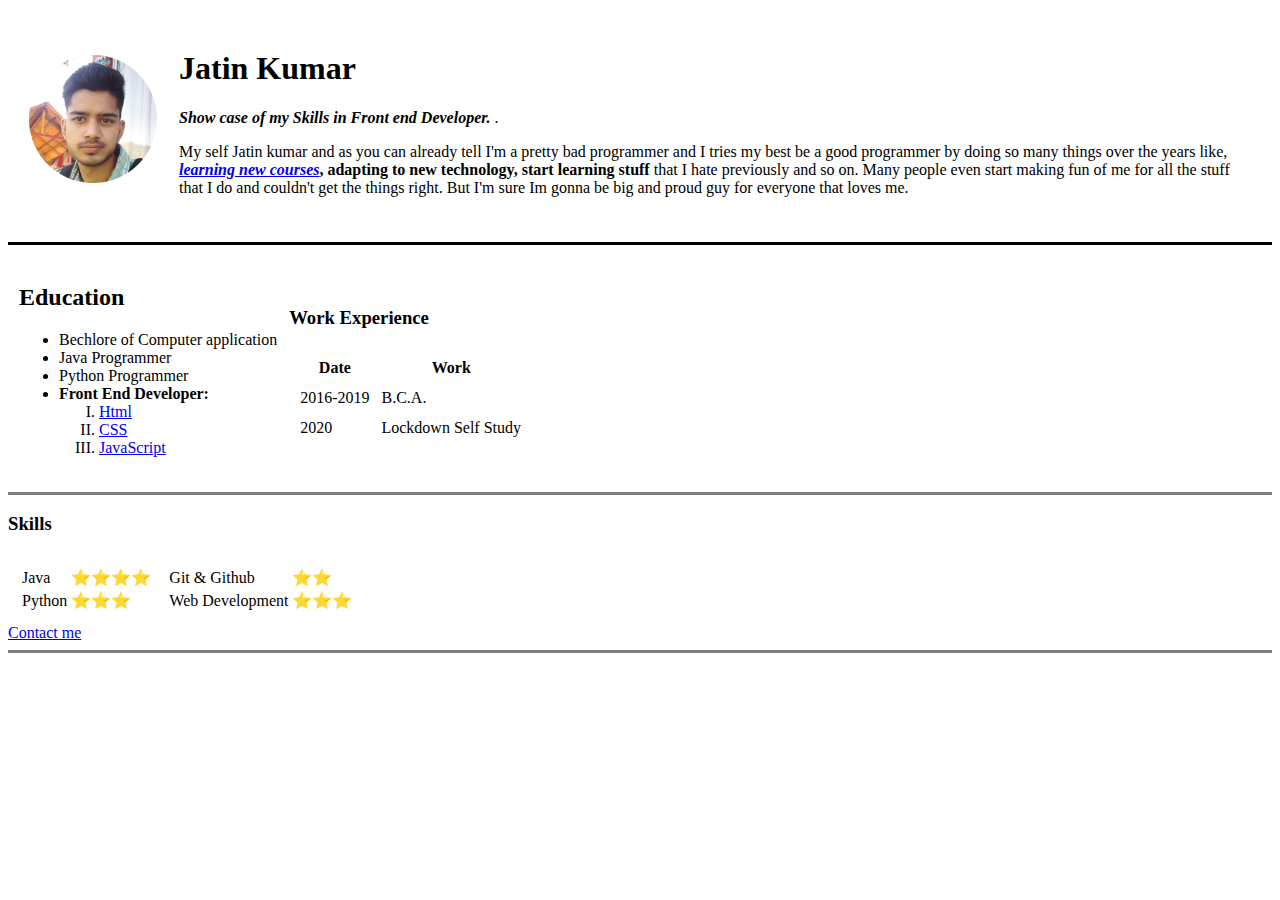
==== index.html @ 73acb502 "rename to index" ====
<!DOCTYPE html>
<html lang="en">
<head>
    <meta charset="UTF-8">
    <title>💚 My Main Site</title>
</head>
<body>
    <table cellspacing ="20">
        <td><img src="Jatin.png" alt="Jatin profile pic" style="width:128px;height:128px;" ></td>
        <td><h1> Jatin Kumar</h1>
            <p><em><strong> Show case of my Skills in Front end Developer. </strong></em>.</p>
            <p>
                My self Jatin kumar and as you can already tell I'm a pretty bad programmer and I tries my best be a good programmer by doing so many things over the years like, <strong><em><a href="www.udemy.com">learning new courses</a></em>, adapting to new technology, start learning stuff</strong> that I hate previously and so on. Many people even start making fun of me for all the stuff that I do and couldn't get the things right. But I'm sure Im gonna be big and proud guy for everyone that loves me.
            </p></td>
    </table>
    <hr size="3" noshade="" color="black">
    <table cellspacing="10"><td><h2>Education</h2>
    <ul>
        <li>Bechlore of Computer application</li>
        <li>Java Programmer</li>
        <li>Python Programmer</li>
        <li><strong>Front End Developer:</strong>
        <ol type="I">
            <li><a href="www.html.com">Html</a></li>
            <li><a href="www.css.com">CSS</a></li>
            <li><a href="www.Javascript.com">JavaScript</a></li>
        </ol>
    </li>
    </ul></td>
    <td>
    <h3> Work Experience</h3>
    <table cellspacing="10">
        <thead>
            <th>Date</th>
            <th>Work</th>
      </thead>
      <tbody>
        <tr>
            <td>2016-2019</td>
            <td>B.C.A.</td>
        </tr>
        <tr>
            <td>2020</td>
            <td>Lockdown Self Study</td>
        </tr>
      </tbody>
      <tfoot>
      </tfoot>
    </table></td>
    </table>
    <hr size="3" noshade="">
    <h3>Skills</h3>
    
    <table cellspacing="10">
        <td><table><tr>
                <td>Java</td>
                <td>⭐⭐⭐⭐</td>
            </tr>
            <tr>
                <td>Python</td>
                <td>⭐⭐⭐</td>
            </tr>
        </table>
        </td>
        <td><table>
        <tr>
            <td>Git & Github</td>
            <td>⭐⭐</td>
        </tr>
        <tr>
            <td>Web Development</td>
            <td>⭐⭐⭐</td> 
        </tr>
        </table>
        </td>
    </table>
    <a href="Contact.html">Contact me</a>
    <hr size="3" noshade="">
</body>
</html>
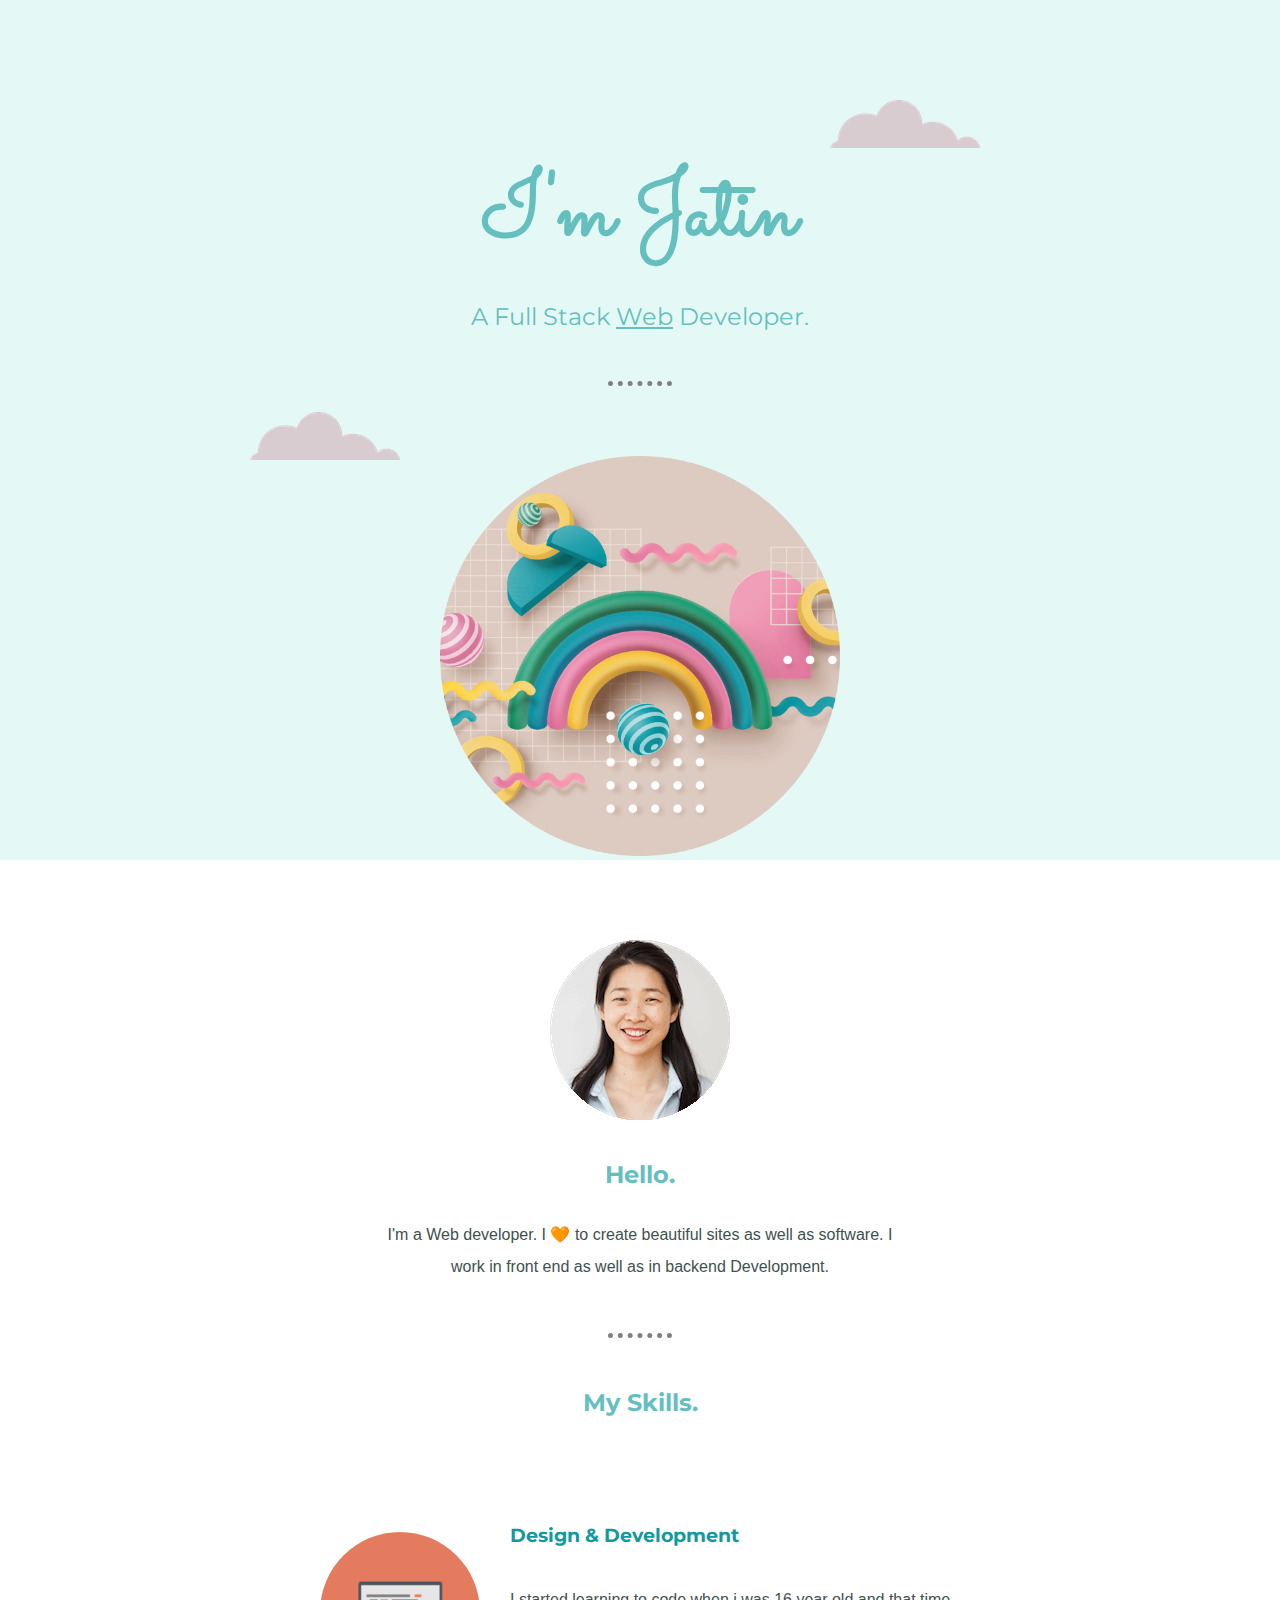
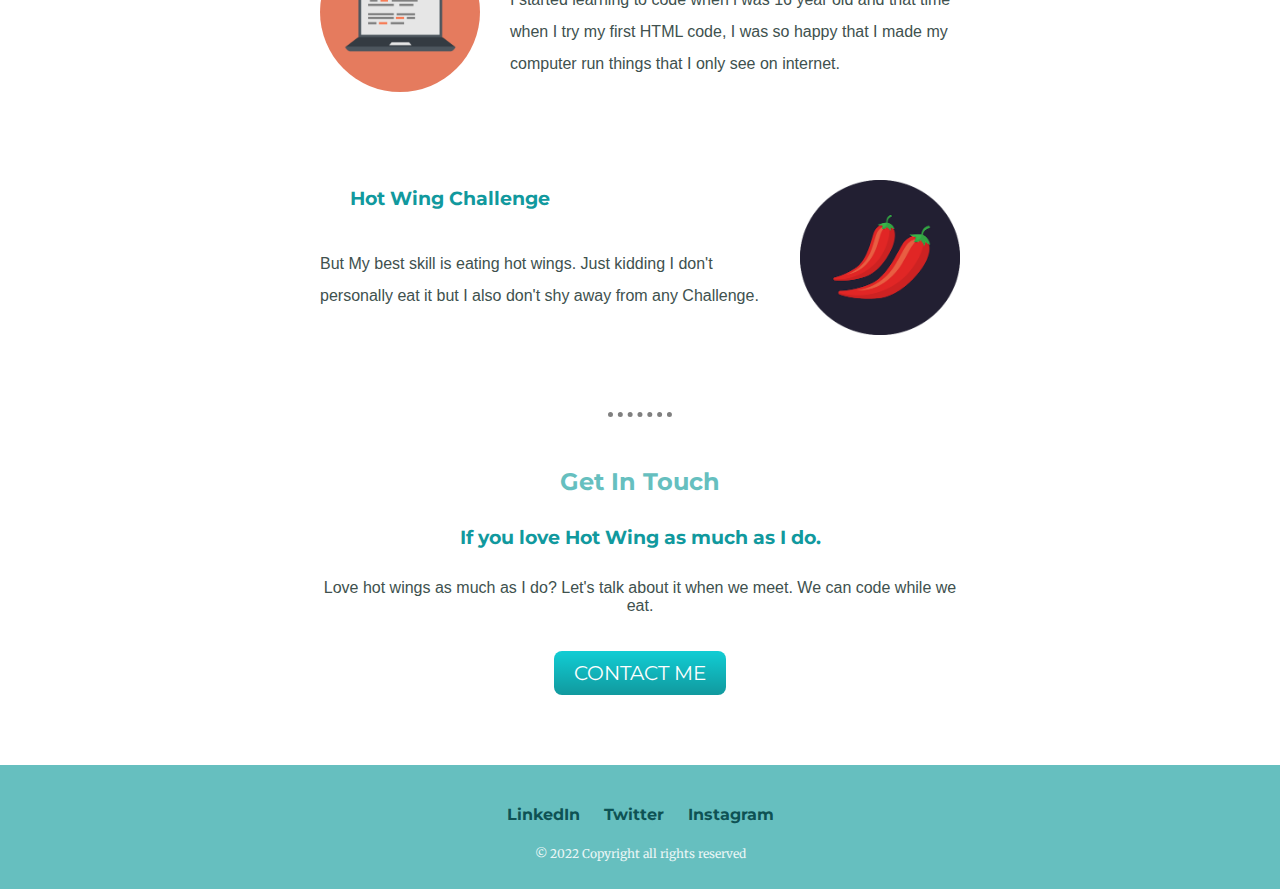
==== commit 8d46ab53: "Added a new website with css" ====
--- a/index.html
+++ b/index.html
@@ -1,80 +1,55 @@
-<!DOCTYPE html>
-<html lang="en">
-<head>
-    <meta charset="UTF-8">
-    <title>💚 My Main Site</title>
-</head>
-<body>
-    <table cellspacing ="20">
-        <td><img src="Jatin.png" alt="Jatin profile pic" style="width:128px;height:128px;" ></td>
-        <td><h1> Jatin Kumar</h1>
-            <p><em><strong> Show case of my Skills in Front end Developer. </strong></em>.</p>
-            <p>
-                My self Jatin kumar and as you can already tell I'm a pretty bad programmer and I tries my best be a good programmer by doing so many things over the years like, <strong><em><a href="www.udemy.com">learning new courses</a></em>, adapting to new technology, start learning stuff</strong> that I hate previously and so on. Many people even start making fun of me for all the stuff that I do and couldn't get the things right. But I'm sure Im gonna be big and proud guy for everyone that loves me.
-            </p></td>
-    </table>
-    <hr size="3" noshade="" color="black">
-    <table cellspacing="10"><td><h2>Education</h2>
-    <ul>
-        <li>Bechlore of Computer application</li>
-        <li>Java Programmer</li>
-        <li>Python Programmer</li>
-        <li><strong>Front End Developer:</strong>
-        <ol type="I">
-            <li><a href="www.html.com">Html</a></li>
-            <li><a href="www.css.com">CSS</a></li>
-            <li><a href="www.Javascript.com">JavaScript</a></li>
-        </ol>
-    </li>
-    </ul></td>
-    <td>
-    <h3> Work Experience</h3>
-    <table cellspacing="10">
-        <thead>
-            <th>Date</th>
-            <th>Work</th>
-      </thead>
-      <tbody>
-        <tr>
-            <td>2016-2019</td>
-            <td>B.C.A.</td>
-        </tr>
-        <tr>
-            <td>2020</td>
-            <td>Lockdown Self Study</td>
-        </tr>
-      </tbody>
-      <tfoot>
-      </tfoot>
-    </table></td>
-    </table>
-    <hr size="3" noshade="">
-    <h3>Skills</h3>
-    
-    <table cellspacing="10">
-        <td><table><tr>
-                <td>Java</td>
-                <td>⭐⭐⭐⭐</td>
-            </tr>
-            <tr>
-                <td>Python</td>
-                <td>⭐⭐⭐</td>
-            </tr>
-        </table>
-        </td>
-        <td><table>
-        <tr>
-            <td>Git & Github</td>
-            <td>⭐⭐</td>
-        </tr>
-        <tr>
-            <td>Web Development</td>
-            <td>⭐⭐⭐</td> 
-        </tr>
-        </table>
-        </td>
-    </table>
-    <a href="Contact.html">Contact me</a>
-    <hr size="3" noshade="">
-</body>
-</html>
+<!DOCTYPE html>
+<html lang="en">
+<head>
+  <meta charset="UTF-8">
+  <title>Jatin Kumar</title>
+  <link rel="stylesheet" href="css/styles.css">
+  <link rel="icon" href="favicon.ico">
+  <link rel="preconnect" href="https://fonts.googleapis.com"><link rel="preconnect" href="https://fonts.gstatic.com" crossorigin><link href="https://fonts.googleapis.com/css2?family=Merriweather&family=Montserrat&family=Sacramento&display=swap" rel="stylesheet">
+</head>
+<body>
+  <div class="top-container">
+    <img class="top-cloud" src="images/cloud.png" alt="cloud image">
+    
+    <h1>I'm Jatin</h1>
+    <h2 class="subheading">A Full Stack <span class ="web">Web</span> Developer.</h2>
+    <hr>
+    <img class="bottom-cloud" src="images/cloud.png" alt="cloud image">
+    <img class="art" src="images/art.png" alt="art image">
+  </div>
+  <div class="middle-container">
+    <div class="profile">
+      <img src="images/angela.png" alt="angela pic">
+      <h2>Hello.</h2>
+      <p>I'm a Web developer. I 🧡 to create beautiful sites as well as software. I work in front end as well as in backend Development.</p>
+    </div>
+    <hr>
+    <div class="skills">
+      <h2>My Skills.</h2>
+      <div class="skill-row">
+        <img class="computer" src="images/computer.png" alt="computer">
+        <h3>Design & Development</h3>
+        <p>I started learning to code when i was 16 year old and that time when I try my first HTML code, I was so happy that I made my computer run things that I only see on internet.</p>
+      </div>
+      <div class="skill-row">
+        <img class="chillies" src="images/chillies.png" alt="chilles">
+        <h3>Hot Wing Challenge</h3>
+        <p>But My best skill is eating hot wings. Just kidding I don't personally eat it but I also don't shy away from any Challenge.</p>
+      </div>
+    </div>
+    <hr>
+    <div class="contact-me">
+      <h2>Get In Touch</h2>
+      <h3>If you love Hot Wing as much as I do.</h3>
+      <p>Love hot wings as much as I do? Let's talk about it when we meet. We can code while we eat.</p>
+      <a href="mailto:mail@email.com"><button class="btn">CONTACT ME</button></a>
+    </div>
+  </div>
+  <div class="bottom-container">
+    <a class="footer-link" href="https://www.linkedin.com/">LinkedIn</a>
+    <a class="footer-link" href="https://twitter.com/Jatin2kumar/">Twitter</a>
+    <a class="footer-link" href="https://www.instagram.com/jatin2kumar/">Instagram</a>
+    <p class="copyright">© 2022 Copyright all rights reserved</p>
+  </div>
+</body>
+</html>--- a/css/styles.css
+++ b/css/styles.css
@@ -0,0 +1,153 @@
+body{
+    color: #40514E;
+    margin: 0px;
+    text-align: center;
+    font-family: 'Merriweather', serif;
+}
+.top-container{
+    background-color: #E4F9F5;
+    position: relative;
+    padding-top: 100px;
+    font-family: Verdana, Geneva, Tahoma, sans-serif;
+}
+.chillies{
+    width: 25%;
+    float: right;
+    margin-left: 30px;
+}
+
+.skill-row{
+    width: 50%;
+    margin: 100px auto;
+    text-align: left;
+    line-height: 2;
+}
+.profile{
+    width:40%;
+    display:block;
+    margin: auto;
+    line-height: 2;
+}
+
+.computer{
+    border-radius: 50%;
+    width: 25%;
+    float: left;
+    margin-right: 30px;
+    margin-top: 15px;
+}
+.web{
+    text-decoration: underline;
+}
+h1{
+    margin:50px auto 0px auto;
+    font-family: 'Sacramento', cursive;
+    font-size: 90px;
+    color: #66BFBF;
+}
+.subheading{
+    font-family: 'Montserrat', sans-serif;
+    color: #66BFBF;
+    font-weight: normal;
+}
+h2{
+    margin: 20px;
+    font-family: 'Montserrat', sans-serif;
+    color: #66BFBF;
+}
+h3{
+    color: #11999E;
+    font-family: 'Montserrat', sans-serif;
+    margin: 30px;
+}
+a{
+    color: #11999E;
+    font-family: 'Montserrat', sans-serif;
+    margin: 10px;
+}
+hr{
+    border-style: none;
+    border-top-style: dotted;
+    width: 5%;
+    border-width: 5px;
+    color: gray;
+    margin: 50px auto;
+}
+
+.middle-container{
+    position: relative;
+    padding-top: 20px;
+    font-family: Verdana, Geneva, Tahoma, sans-serif;
+}
+.profile{
+    margin-top: 60px;
+}
+.top-cloud{
+    position: absolute;
+    right: 300px;
+
+}
+.bottom-cloud{
+    position: absolute;
+    bottom: 400px;
+    left: 250px;
+}
+.art{
+    height: 400px;
+    width: 400px;
+    padding-top: 20px;
+}
+.btn {
+    background: #11cdd4;
+    background-image: -webkit-linear-gradient(top, #11cdd4, #11999e);
+    background-image: -moz-linear-gradient(top, #11cdd4, #11999e);
+    background-image: -ms-linear-gradient(top, #11cdd4, #11999e);
+    background-image: -o-linear-gradient(top, #11cdd4, #11999e);
+    background-image: linear-gradient(to bottom, #11cdd4, #11999e);
+    border: 0px;
+    border-radius: 8px;
+    font-family: 'Montserrat', sans-serif;
+    color: #ffffff;
+    font-size: 20px;
+    padding: 10px 20px 10px 20px;
+    text-decoration: none;
+    margin: 20px;
+  }
+  
+  .btn:hover {
+    background: #30e3cb;
+    background-image: -webkit-linear-gradient(top, #30e3cb, #2bc4ad);
+    background-image: -moz-linear-gradient(top, #30e3cb, #2bc4ad);
+    background-image: -ms-linear-gradient(top, #30e3cb, #2bc4ad);
+    background-image: -o-linear-gradient(top, #30e3cb, #2bc4ad);
+    background-image: linear-gradient(to bottom, #30e3cb, #2bc4ad);
+    text-decoration: none;
+  }
+.footer-link{
+    color: #0e5254;
+    text-decoration: none;
+    font-weight: bold;
+    display: inline-block;
+   transition-timing-function: ease-in;
+    transition: font-size 0.25s, text-shadow 0.25s, text-decoration 0.25s;
+}
+.footer-link:hover{
+    font-size: large;
+    text-shadow: 2px 7px 5px rgba(0,0,0,0.3), 
+    0px -4px 10px rgba(255,255,255,0.3);
+    text-decoration: underline;
+}
+.contact-me{
+    width: 50%;
+    margin: 50px auto;
+}
+.bottom-container{
+    background-color: #66BFBF;
+    padding: 30px;
+    padding-bottom: 16px;
+    color: white;
+}
+.copyright{
+    color: #eaf6f6;
+    font-size: 0.75rem;
+}
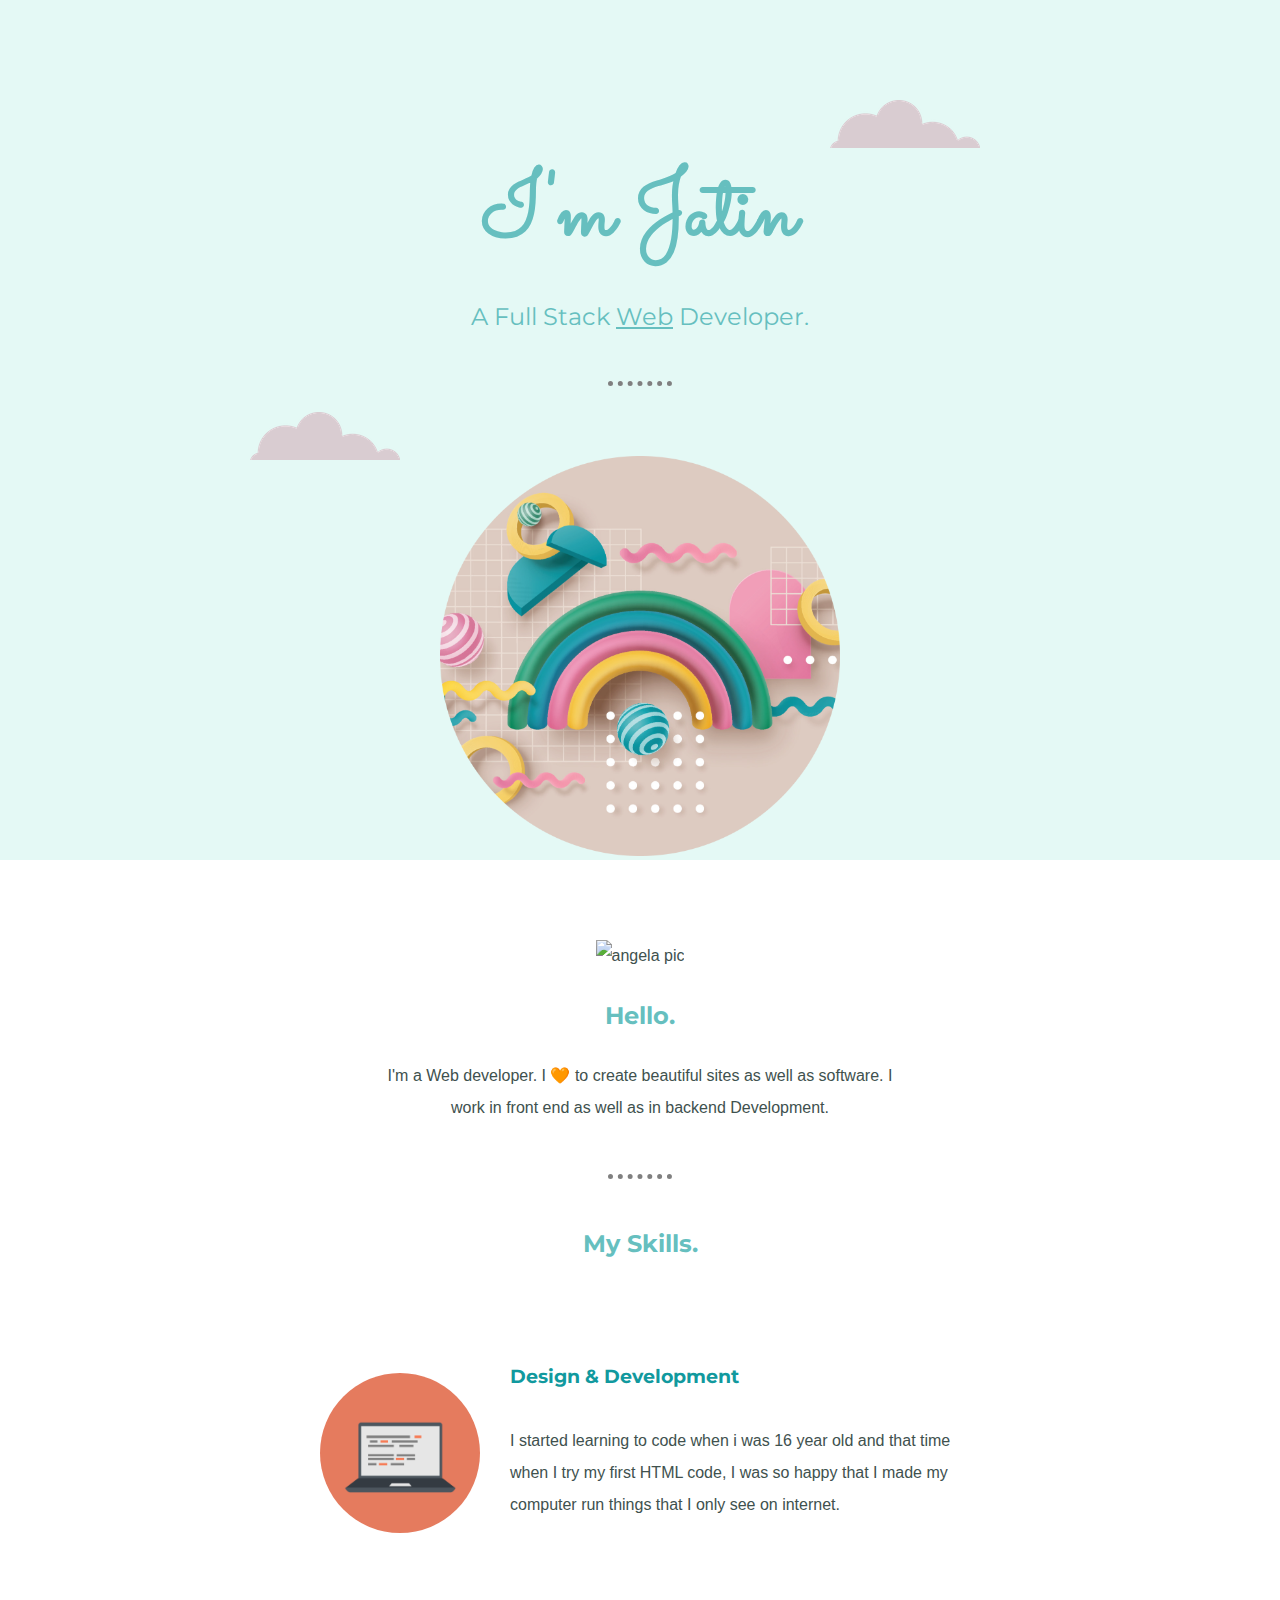
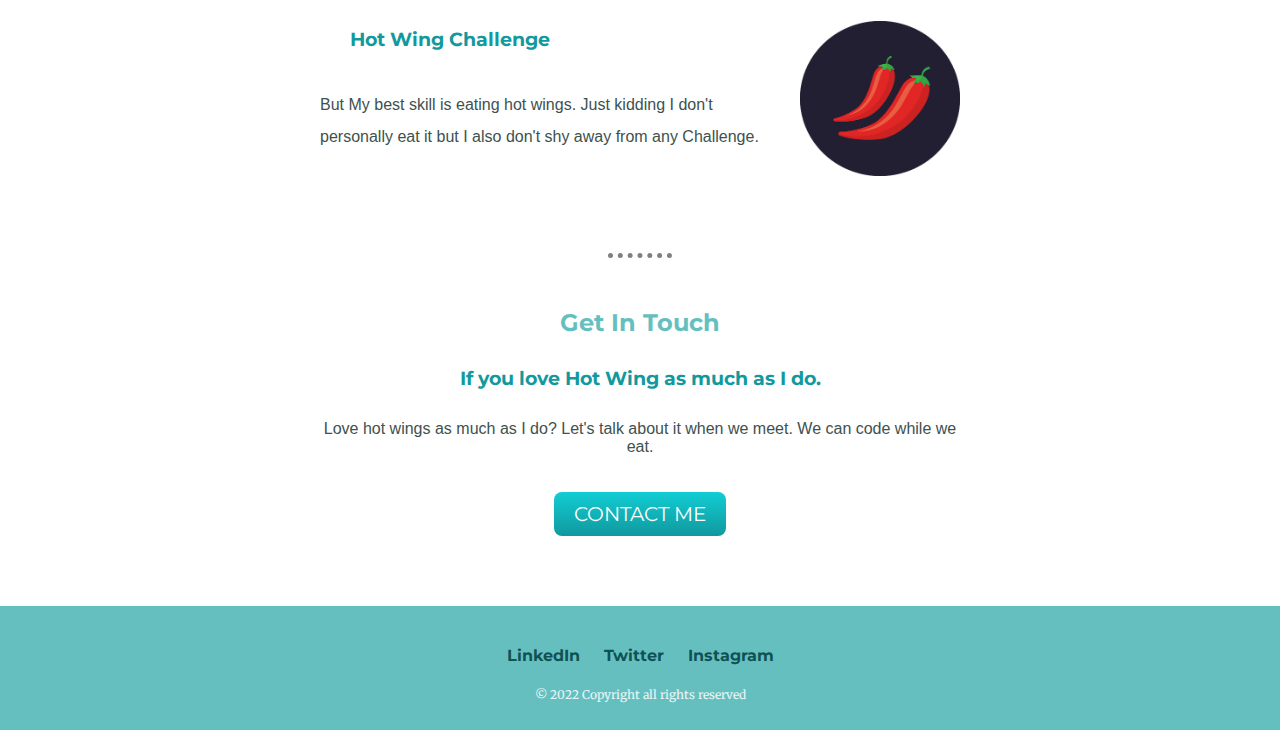
==== commit 174653cc: "Update index.html" ====
--- a/index.html
+++ b/index.html
@@ -19,7 +19,7 @@
   </div>
   <div class="middle-container">
     <div class="profile">
-      <img src="images/angela.png" alt="angela pic">
+      <img src="images/jatin.png" alt="angela pic">
       <h2>Hello.</h2>
       <p>I'm a Web developer. I 🧡 to create beautiful sites as well as software. I work in front end as well as in backend Development.</p>
     </div>
@@ -52,4 +52,4 @@
     <p class="copyright">© 2022 Copyright all rights reserved</p>
   </div>
 </body>
-</html>+</html>
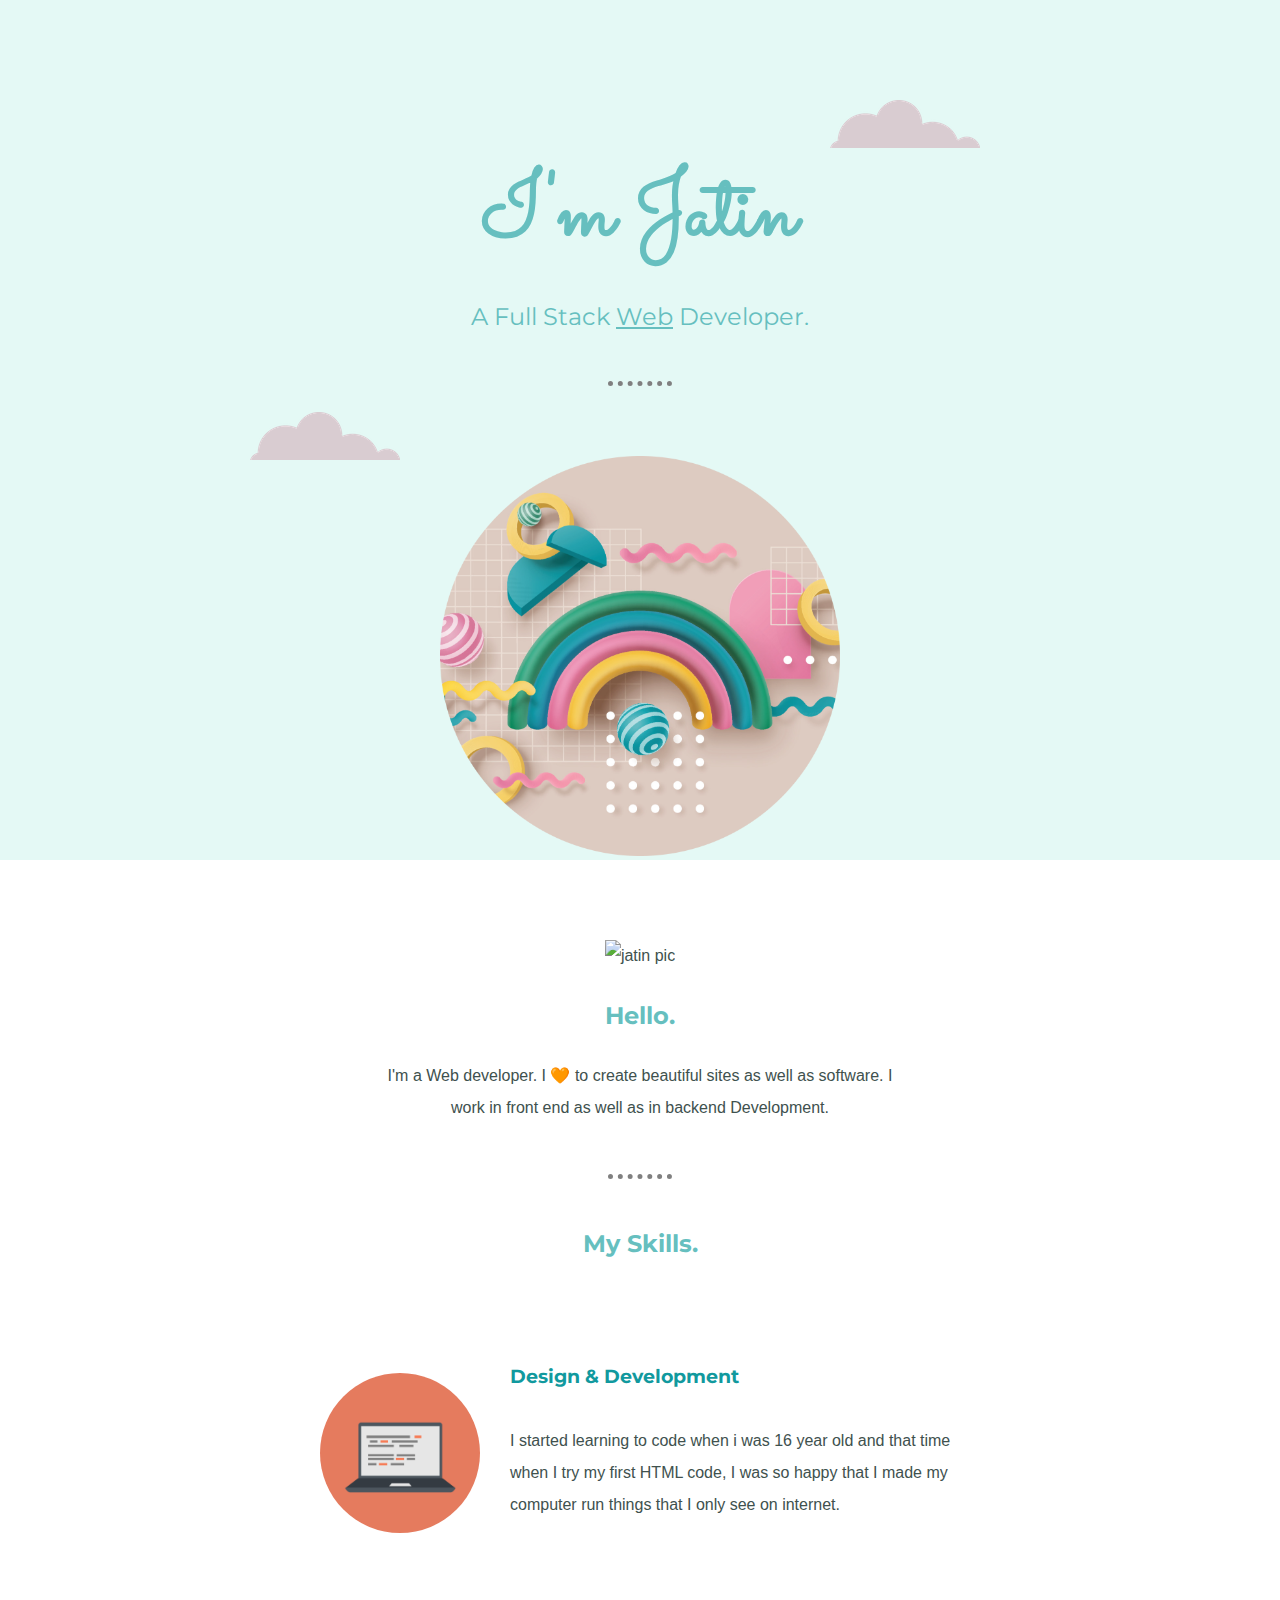
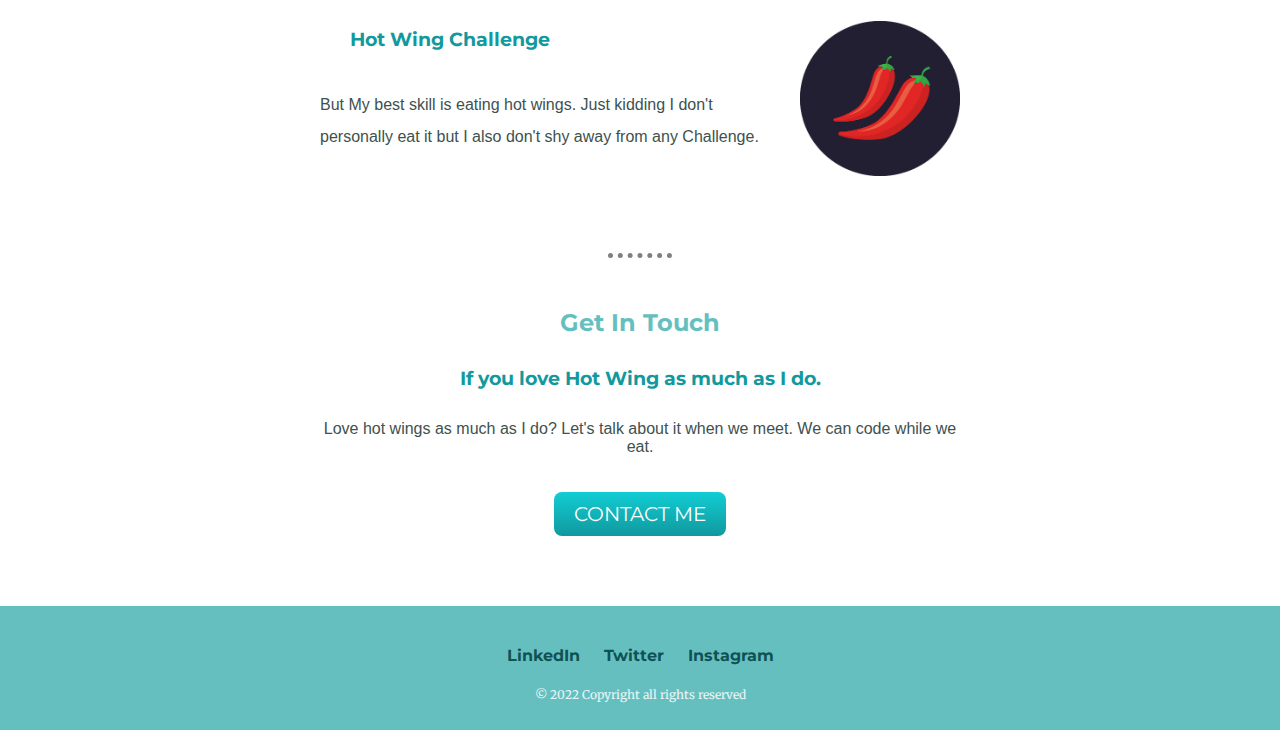
==== commit 6306db9b: "Update index.html" ====
--- a/index.html
+++ b/index.html
@@ -19,7 +19,7 @@
   </div>
   <div class="middle-container">
     <div class="profile">
-      <img src="images/jatin.png" alt="angela pic">
+      <img src="images/jatin.png" alt="jatin pic">
       <h2>Hello.</h2>
       <p>I'm a Web developer. I 🧡 to create beautiful sites as well as software. I work in front end as well as in backend Development.</p>
     </div>
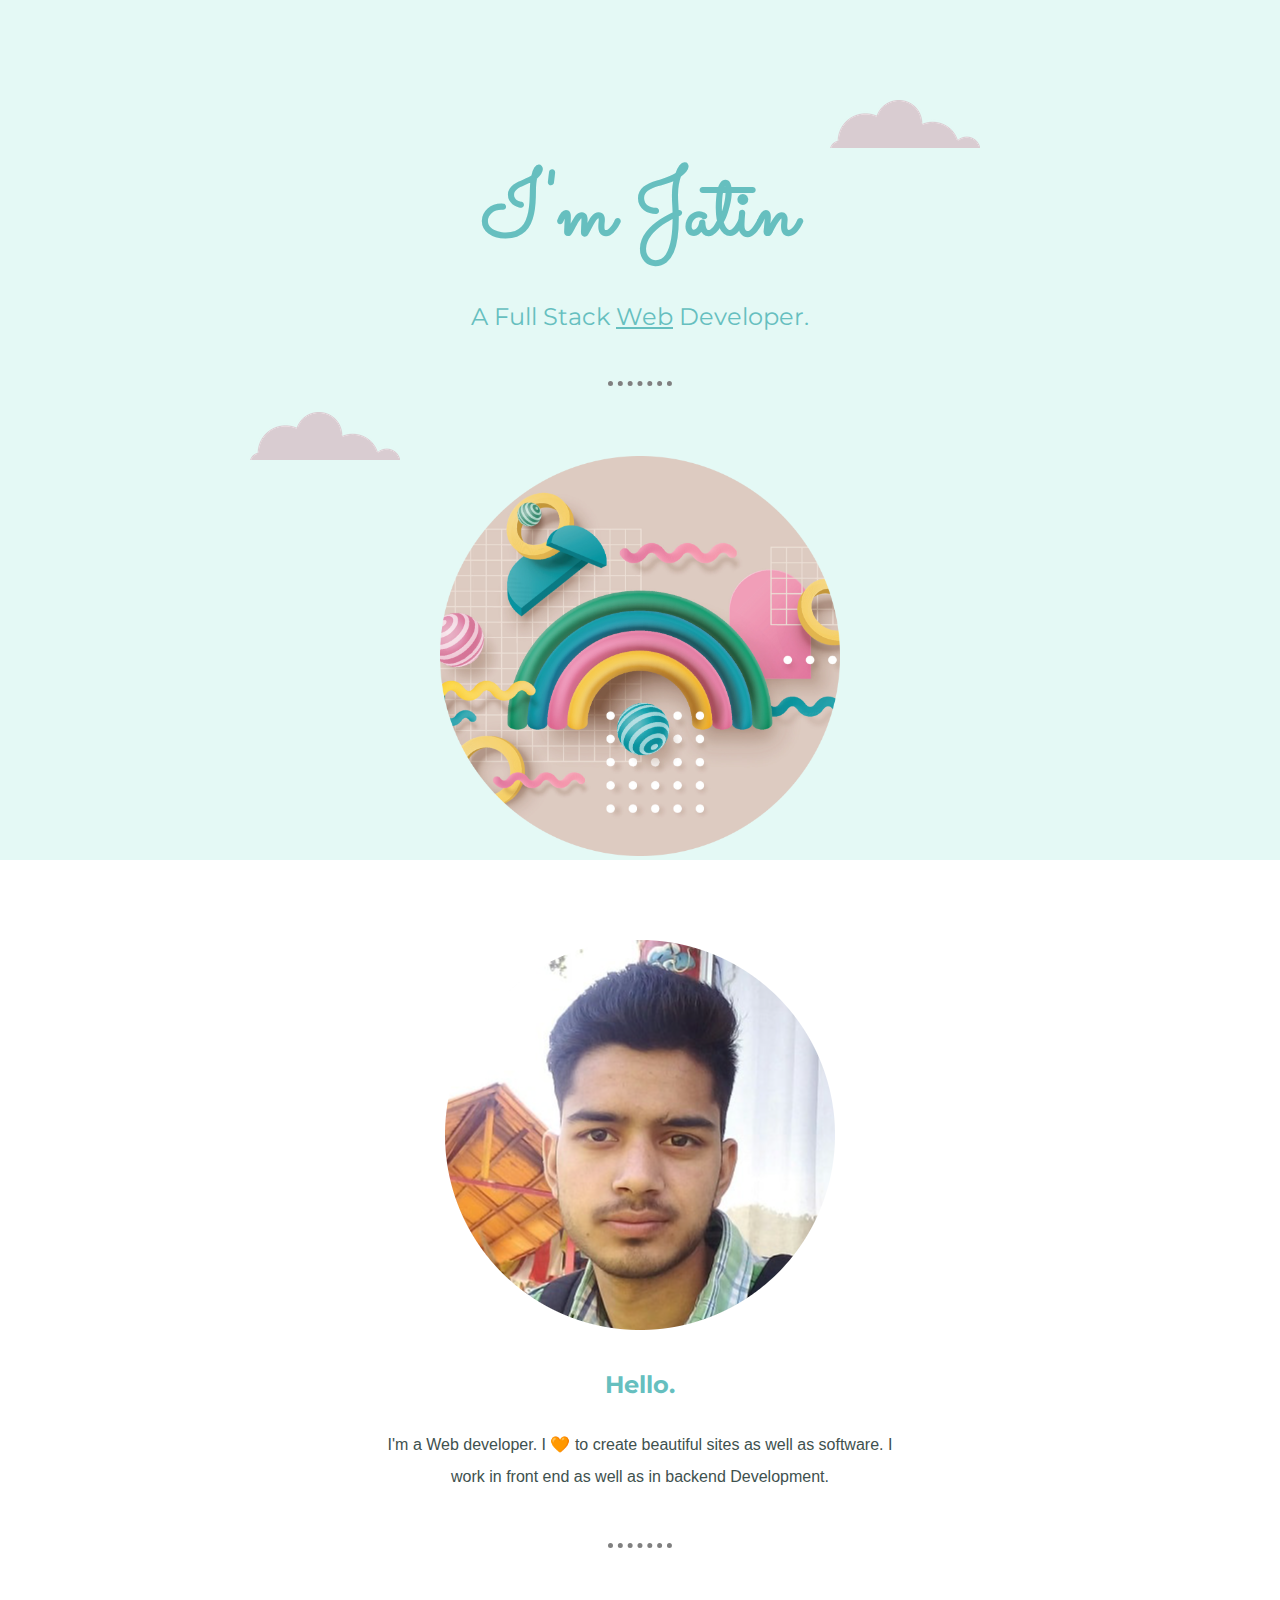
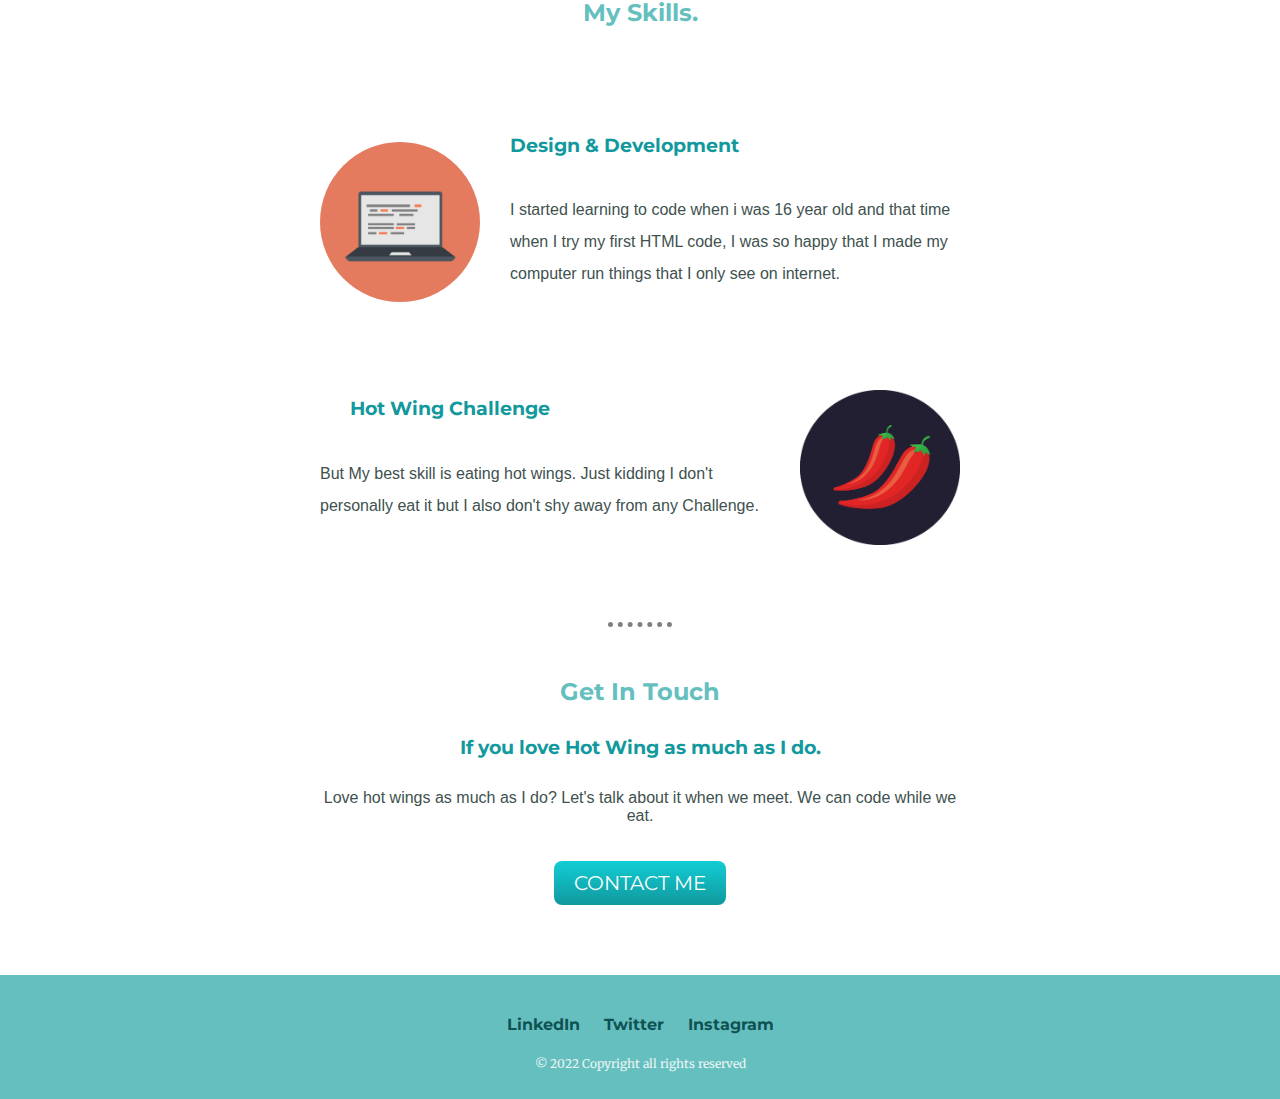
==== commit a7e9d678: "Update index.html" ====
--- a/index.html
+++ b/index.html
@@ -19,7 +19,7 @@
   </div>
   <div class="middle-container">
     <div class="profile">
-      <img src="images/jatin.png" alt="jatin pic">
+      <img src="images/Jatin.png" alt="jatin pic">
       <h2>Hello.</h2>
       <p>I'm a Web developer. I 🧡 to create beautiful sites as well as software. I work in front end as well as in backend Development.</p>
     </div>
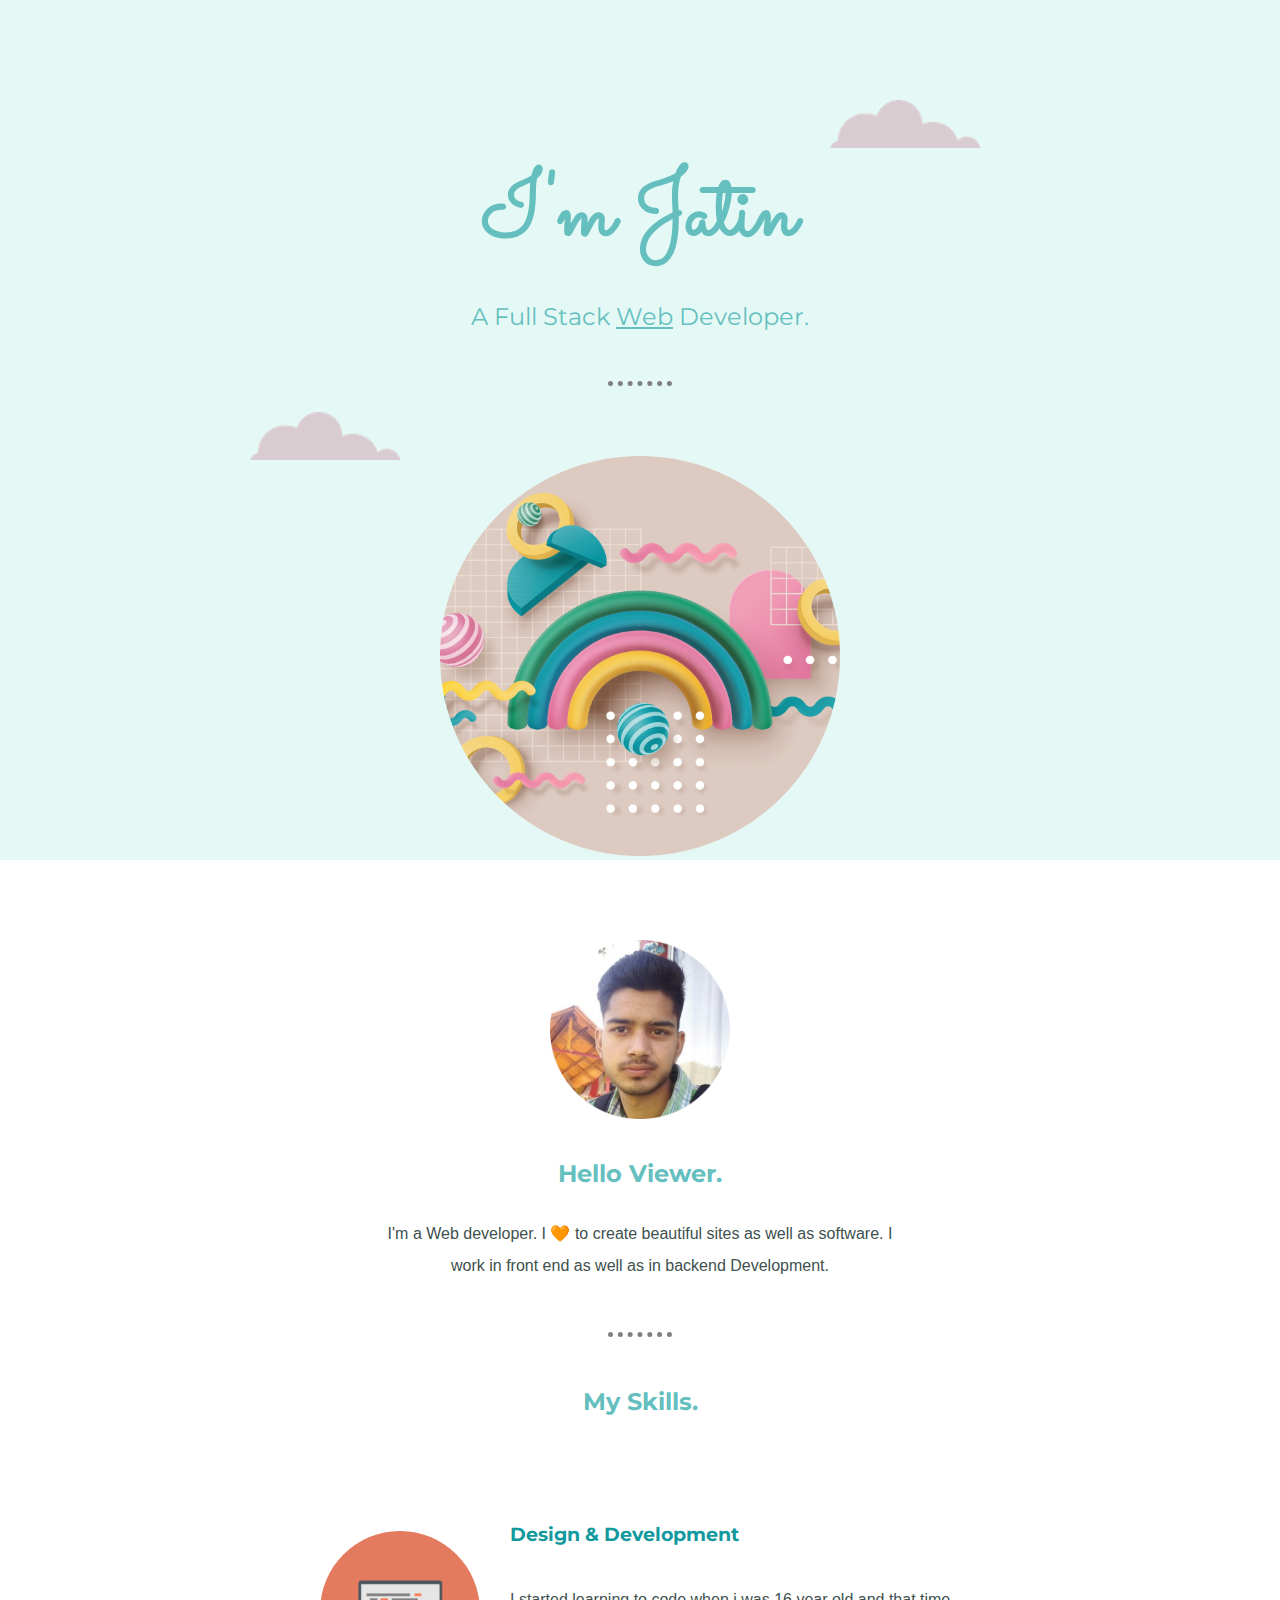
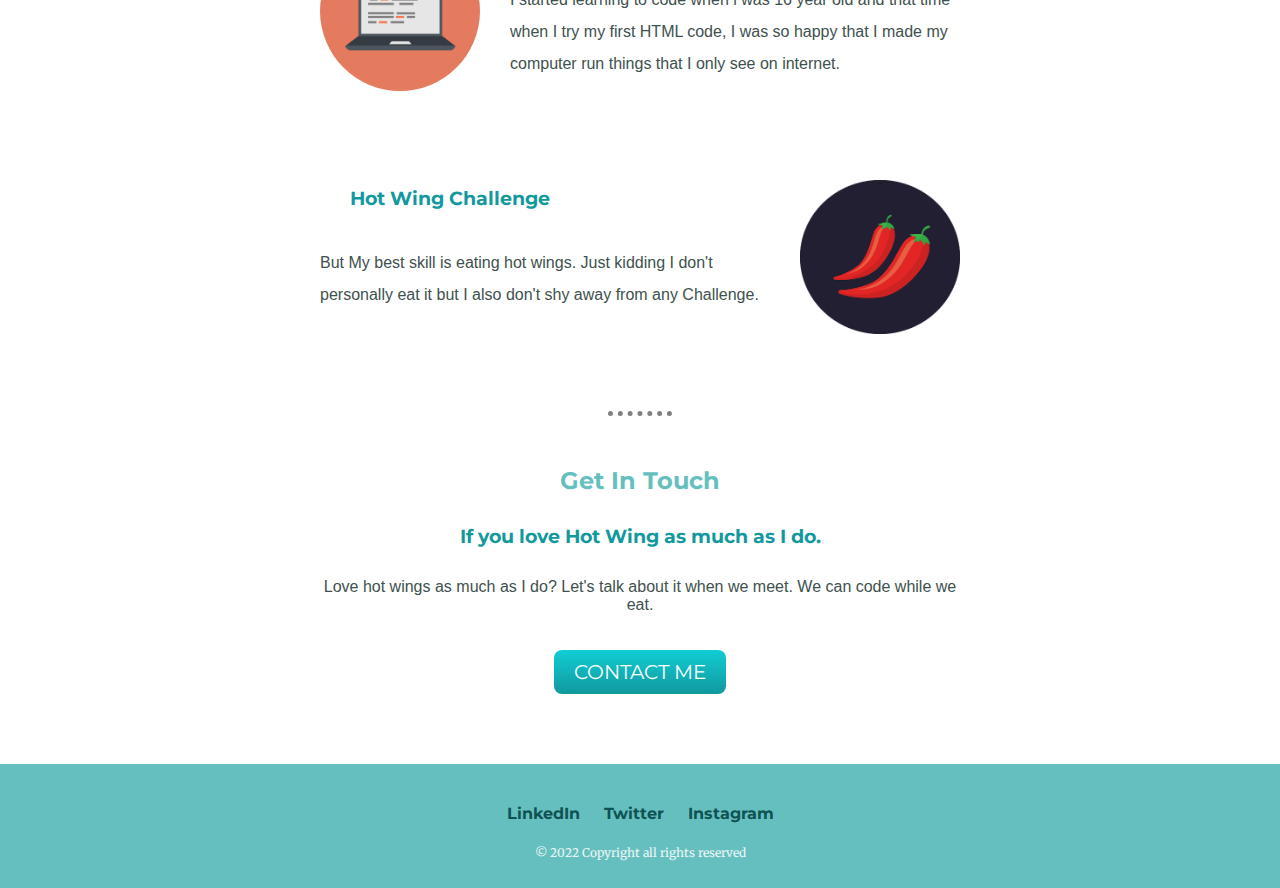
==== commit 751b1095: "Update index.html" ====
--- a/index.html
+++ b/index.html
@@ -19,8 +19,8 @@
   </div>
   <div class="middle-container">
     <div class="profile">
-      <img src="images/Jatin.png" alt="jatin pic">
-      <h2>Hello.</h2>
+      <img class="pic" src="images/Jatin.png" alt="jatin pic">
+      <h2>Hello Viewer.</h2>
       <p>I'm a Web developer. I 🧡 to create beautiful sites as well as software. I work in front end as well as in backend Development.</p>
     </div>
     <hr>
--- a/css/styles.css
+++ b/css/styles.css
@@ -10,6 +10,11 @@
     padding-top: 100px;
     font-family: Verdana, Geneva, Tahoma, sans-serif;
 }
+
+.pic{
+    width: 35%;
+}
+
 .chillies{
     width: 25%;
     float: right;
